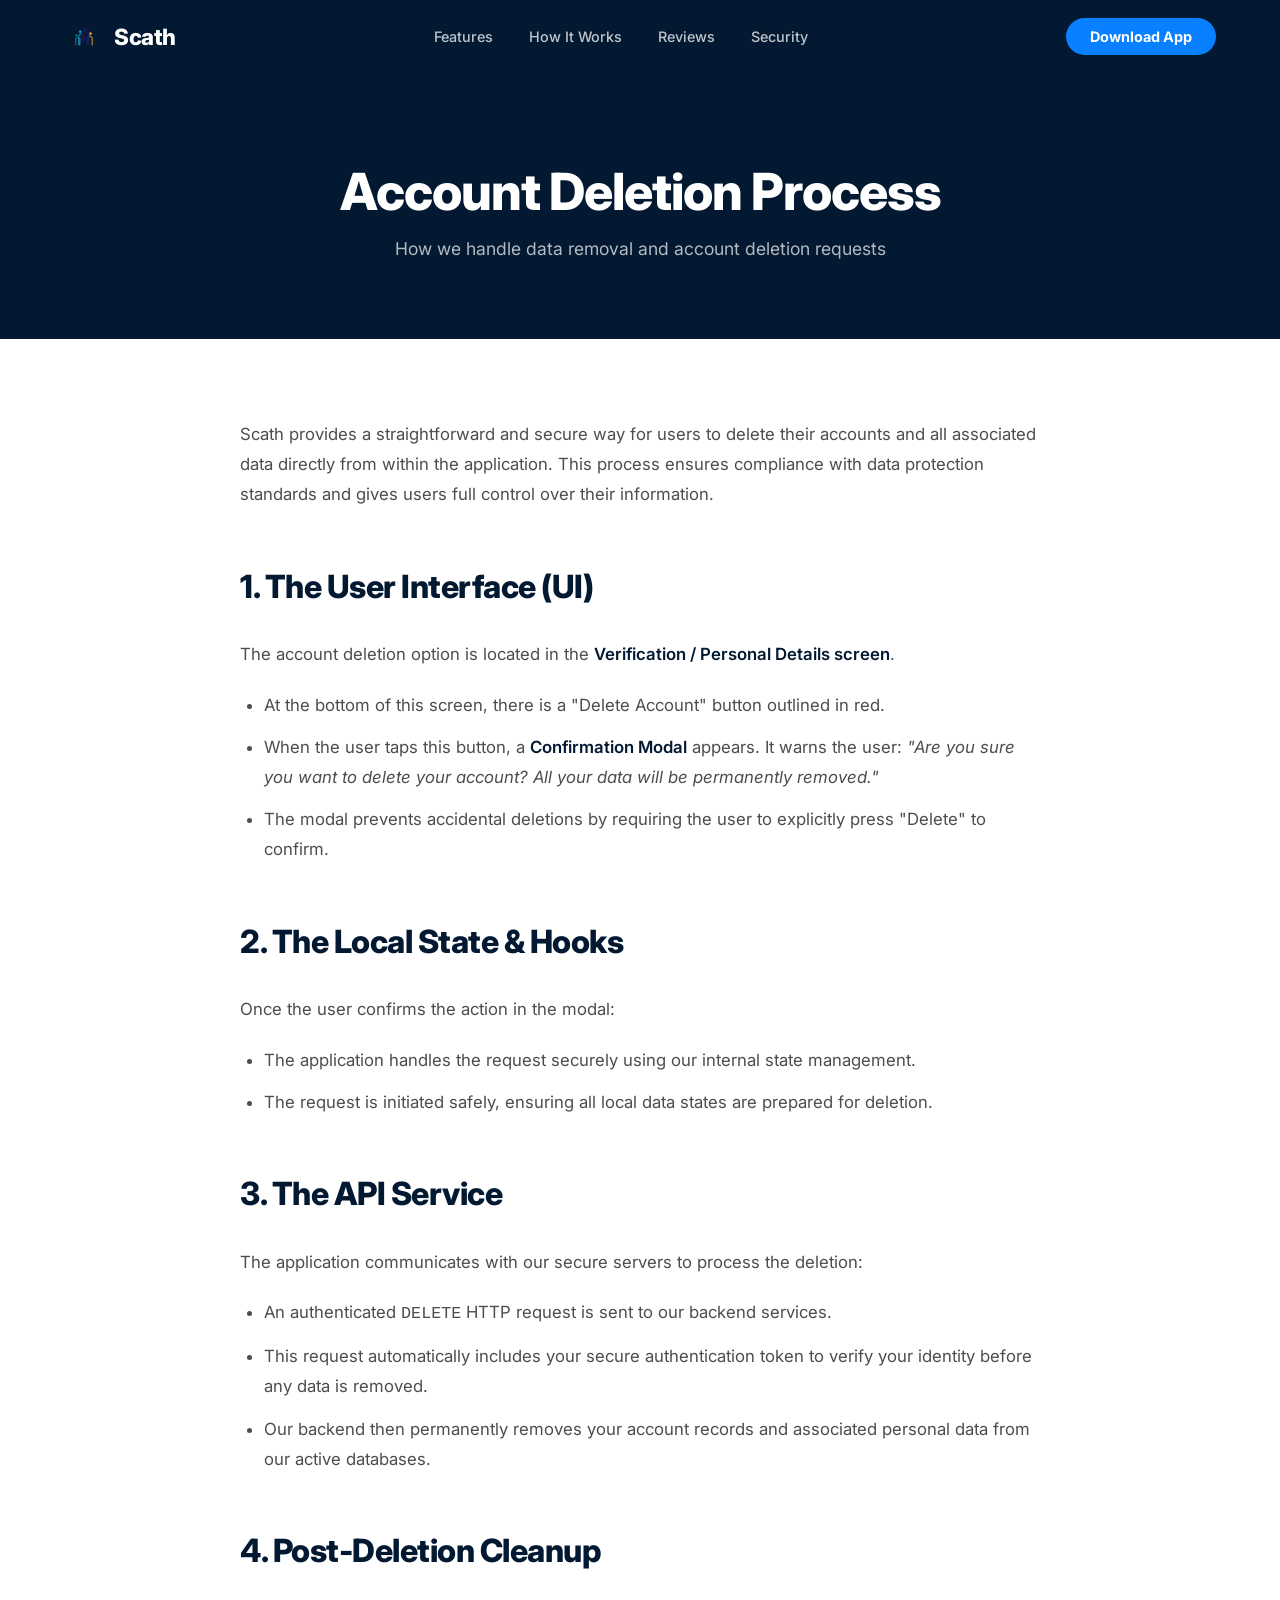
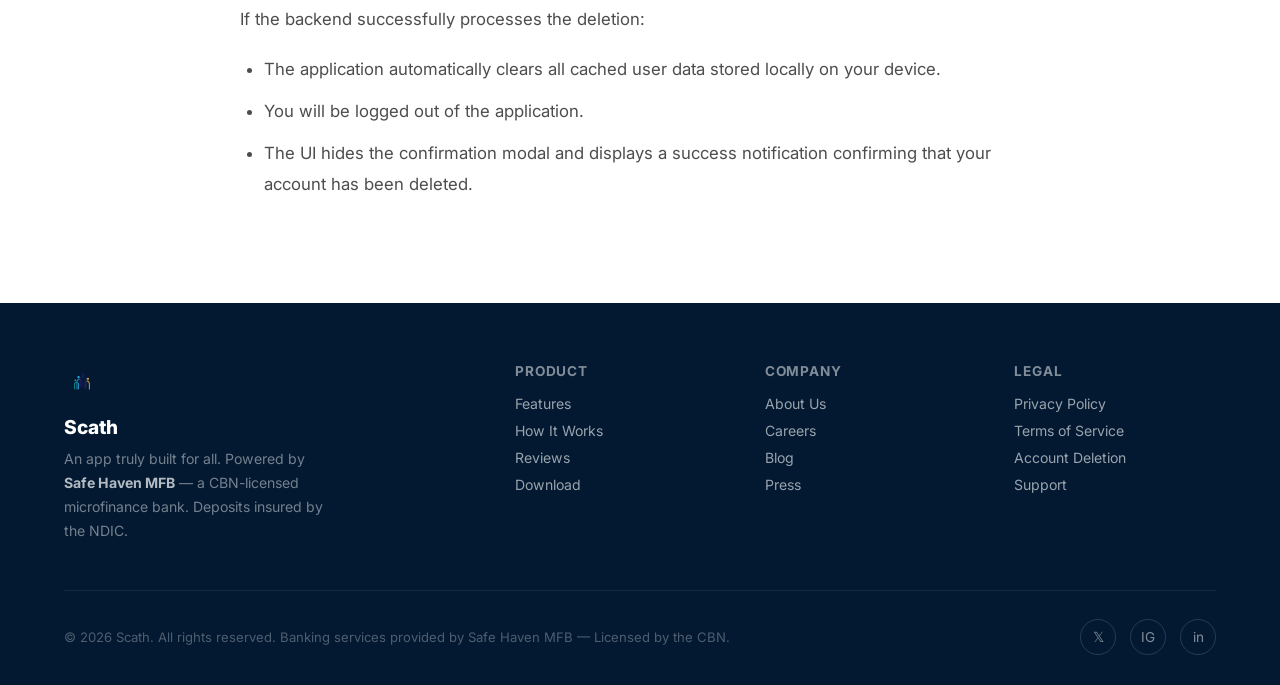
==== account-deletion.html @ 074ff18b "added account deletion page" ====
<!DOCTYPE html>
<html lang="en">
<head>
  <meta charset="UTF-8" />
  <meta name="viewport" content="width=device-width, initial-scale=1.0" />
  <title>Account Deletion — Scath App</title>
  <meta name="description" content="Information on how to delete your Scath app account and data." />
  <link rel="icon" href="assets/icon.png" type="image/png" />
  <link rel="stylesheet" href="style.css" />
</head>
<body>

<!-- ══════════════════════ NAV ══════════════════════ -->
<nav id="navbar">
  <a href="index.html#hero" class="nav-logo">
    <img src="assets/splash-icon.png" alt="Scath logo" />
    <span>Scath</span>
  </a>
  <ul class="nav-links">
    <li><a href="index.html#features">Features</a></li>
    <li><a href="index.html#how">How It Works</a></li>
    <li><a href="index.html#social">Reviews</a></li>
    <li><a href="index.html#trust">Security</a></li>
  </ul>
  <a href="index.html#cta" class="nav-cta">Download App</a>
  <div class="hamburger" id="hamburger" aria-label="Menu" role="button" tabindex="0">
    <span></span><span></span><span></span>
  </div>
</nav>

<div class="mobile-menu" id="mobile-menu">
  <a href="index.html#features">Features</a>
  <a href="index.html#how">How It Works</a>
  <a href="index.html#social">Reviews</a>
  <a href="index.html#trust">Security</a>
  <a href="index.html#cta" class="nav-cta">Download App</a>
</div>

<!-- ══════════════════════ PAGE HEADER ══════════════════════ -->
<section class="page-header">
  <div class="inner">
    <h1>Account Deletion Process</h1>
    <p>How we handle data removal and account deletion requests</p>
  </div>
</section>

<!-- ══════════════════════ CONTENT ══════════════════════ -->
<section class="legal-content">
  <div class="inner">
    <p>Scath provides a straightforward and secure way for users to delete their accounts and all associated data directly from within the application. This process ensures compliance with data protection standards and gives users full control over their information.</p>

    <h2>1. The User Interface (UI)</h2>
    <p>The account deletion option is located in the <strong>Verification / Personal Details screen</strong>.</p>
    <ul>
        <li>At the bottom of this screen, there is a "Delete Account" button outlined in red.</li>
        <li>When the user taps this button, a <strong>Confirmation Modal</strong> appears. It warns the user: <em>"Are you sure you want to delete your account? All your data will be permanently removed."</em></li>
        <li>The modal prevents accidental deletions by requiring the user to explicitly press "Delete" to confirm.</li>
    </ul>

    <h2>2. The Local State & Hooks</h2>
    <p>Once the user confirms the action in the modal:</p>
    <ul>
        <li>The application handles the request securely using our internal state management.</li>
        <li>The request is initiated safely, ensuring all local data states are prepared for deletion.</li>
    </ul>

    <h2>3. The API Service</h2>
    <p>The application communicates with our secure servers to process the deletion:</p>
    <ul>
        <li>An authenticated <code>DELETE</code> HTTP request is sent to our backend services.</li>
        <li>This request automatically includes your secure authentication token to verify your identity before any data is removed.</li>
        <li>Our backend then permanently removes your account records and associated personal data from our active databases.</li>
    </ul>

    <h2>4. Post-Deletion Cleanup</h2>
    <p>If the backend successfully processes the deletion:</p>
    <ul>
        <li>The application automatically clears all cached user data stored locally on your device.</li>
        <li>You will be logged out of the application.</li>
        <li>The UI hides the confirmation modal and displays a success notification confirming that your account has been deleted.</li>
    </ul>
  </div>
</section>

<!-- ══════════════════════ FOOTER ══════════════════════ -->
<footer>
  <div class="footer-inner">
    <div class="footer-grid">
      <div class="footer-brand">
        <img src="assets/splash-icon.png" alt="Scath" />
        <div class="brand-name">Scath</div>
        <p>An app truly built for all. Powered by <strong style="color:rgba(255,255,255,0.7);">Safe Haven MFB</strong> — a CBN-licensed microfinance bank. Deposits insured by the NDIC.</p>
      </div>
      <div class="footer-col">
        <h4>Product</h4>
        <a href="index.html#features">Features</a>
        <a href="index.html#how">How It Works</a>
        <a href="index.html#social">Reviews</a>
        <a href="index.html#cta">Download</a>
      </div>
      <div class="footer-col">
        <h4>Company</h4>
        <a href="#">About Us</a>
        <a href="#">Careers</a>
        <a href="#">Blog</a>
        <a href="#">Press</a>
      </div>
      <div class="footer-col">
        <h4>Legal</h4>
        <a href="privacy-policy.html">Privacy Policy</a>
        <a href="#">Terms of Service</a>
        <a href="account-deletion.html">Account Deletion</a>
        <a href="#">Support</a>
      </div>
    </div>
    <div class="footer-bottom">
      <p>© 2026 Scath. All rights reserved. Banking services provided by Safe Haven MFB — Licensed by the CBN.</p>
      <div class="footer-social">
        <a href="#" class="social-link" aria-label="Twitter">𝕏</a>
        <a href="#" class="social-link" aria-label="Instagram">IG</a>
        <a href="#" class="social-link" aria-label="LinkedIn">in</a>
      </div>
    </div>
  </div>
</footer>

<script src="script.js"></script>
</body>
</html>
---- style.css ----
@import url('https://fonts.googleapis.com/css2?family=Inter:wght@400;500;600;700;800&display=swap');

:root {
  --dark-blue: #021931;
  --blue: #074D97;
  --lblue: #0980FF;
  --sky: #93C1E6;
  --faint-sky: #E5F4FF;
  --pink: #FF9D9D;
  --green: #2EBA64;
  --army-green: #1B6962;
  --gray: #4D4D4D;
  --lgray: #D9D9D9;
  --yellow: #FFC52F;
  --purple: #5727F5;
  --white: #ffffff;
  --nav-height: 72px;
}

*, *::before, *::after { box-sizing: border-box; margin: 0; padding: 0; }

html { scroll-behavior: smooth; }

body {
  font-family: 'Inter', sans-serif;
  background: var(--white);
  color: var(--dark-blue);
  overflow-x: hidden;
}

/* ── NAV ── */
nav {
  position: fixed; top: 0; left: 0; right: 0; z-index: 100;
  height: var(--nav-height);
  display: flex; align-items: center; justify-content: space-between;
  padding: 0 5%;
  transition: background 0.4s, backdrop-filter 0.4s, box-shadow 0.4s;
}
nav.scrolled {
  background: rgba(2, 25, 49, 0.85);
  backdrop-filter: blur(20px);
  box-shadow: 0 1px 30px rgba(0,0,0,0.3);
}
.nav-logo { display: flex; align-items: center; gap: 10px; text-decoration: none; }
.nav-logo img { width: 40px; height: 40px; border-radius: 10px; }
.nav-logo span { font-size: 1.4rem; font-weight: 800; color: var(--white); letter-spacing: -0.5px; }
.nav-links { display: flex; gap: 36px; list-style: none; }
.nav-links a { color: rgba(255,255,255,0.75); text-decoration: none; font-size: 0.9rem; font-weight: 500; transition: color 0.2s; }
.nav-links a:hover { color: var(--white); }
.nav-cta { background: var(--lblue); color: var(--white); padding: 10px 24px; border-radius: 50px; font-weight: 700; font-size: 0.9rem; text-decoration: none; transition: transform 0.2s, box-shadow 0.2s; }
.nav-cta:hover { transform: translateY(-2px); box-shadow: 0 8px 24px rgba(9,128,255,0.45); }
.hamburger { display: none; flex-direction: column; gap: 5px; cursor: pointer; padding: 4px; }
.hamburger span { width: 24px; height: 2px; background: var(--white); border-radius: 2px; transition: all 0.3s; }

/* ── HERO ── */
#hero {
  min-height: 100vh;
  background: linear-gradient(135deg, var(--dark-blue) 0%, #042d5a 60%, #053870 100%);
  display: flex; align-items: center;
  padding: var(--nav-height) 5% 0;
  position: relative; overflow: hidden;
}
#hero::before {
  content: '';
  position: absolute; top: -20%; left: -10%;
  width: 600px; height: 600px;
  background: radial-gradient(circle, rgba(9,128,255,0.18) 0%, transparent 70%);
  border-radius: 50%; pointer-events: none;
}
#hero::after {
  content: '';
  position: absolute; bottom: -20%; right: -5%;
  width: 500px; height: 500px;
  background: radial-gradient(circle, rgba(87,39,245,0.12) 0%, transparent 70%);
  border-radius: 50%; pointer-events: none;
}
.hero-inner { display: grid; grid-template-columns: 1fr 1fr; gap: 60px; align-items: center; width: 100%; max-width: 1200px; margin: 0 auto; position: relative; z-index: 2; padding: 80px 0; }
.hero-text { max-width: 600px; }
.hero-tag { display: inline-flex; align-items: center; gap: 8px; background: rgba(9,128,255,0.15); border: 1px solid rgba(9,128,255,0.3); padding: 8px 16px; border-radius: 50px; margin-bottom: 24px; font-size: 0.85rem; font-weight: 600; color: #4aa4ff; letter-spacing: 0.5px; text-transform: uppercase; }
.hero-tag .dot { width: 8px; height: 8px; background: #2eba64; border-radius: 50%; display: inline-block; box-shadow: 0 0 10px rgba(46,186,100,0.6); animation: pulse-dot 2s infinite; }
@keyframes pulse-dot { 0%,100%{opacity:1;transform:scale(1)} 50%{opacity:0.5;transform:scale(1.4)} }
.hero-text h1 { font-size: 3.8rem; font-weight: 800; line-height: 1.1; margin-bottom: 24px; color: var(--white); letter-spacing: -1px; }
.hero-text h1 .pill { display: inline-block; padding: 2px 16px; border-radius: 14px; margin: 4px 0; background: rgba(255,255,255,0.15); color: var(--white); }
.hero-text h1 .pill.blue { background: #0980FF; }
.hero-sub { font-size: 1.15rem; color: rgba(255,255,255,0.75); line-height: 1.6; margin-bottom: 40px; }
.hero-actions { display: flex; gap: 16px; flex-wrap: wrap; }
.store-btn { display: inline-flex; justify-content: center; align-items: center; gap: 12px; background: rgba(255,255,255,0.08); border: 1px solid rgba(255,255,255,0.15); padding: 14px 28px; min-width: 190px; border-radius: 14px; text-decoration: none; color: var(--white); transition: background 0.3s, transform 0.3s; }
.store-btn:hover { background: rgba(255,255,255,0.15); transform: translateY(-3px); }
.store-btn svg { width: 30px; height: 30px; flex-shrink: 0; }
.store-btn-text { display: flex; flex-direction: column; text-align: left; }
.store-btn-text small { font-size: 0.65rem; color: rgba(255,255,255,0.6); margin-bottom: 2px; }
.store-btn-text strong { font-size: 1.05rem; font-weight: 700; letter-spacing: -0.5px; }

.hero-img { display: flex; justify-content: center; align-items: center; }
.phone-wrap { position: relative; }
.phone-wrap img { width: 340px; max-width: 100%; border-radius: 40px; filter: drop-shadow(0 30px 80px rgba(0,0,0,0.5)); animation: float 4s ease-in-out infinite; }
@keyframes float { 0%,100%{transform:translateY(0)} 50%{transform:translateY(-18px)} }

.hero-stats { display: inline-flex; flex-wrap: wrap; justify-content: center; align-items: center; margin-top: 48px; z-index: 2; background: rgba(255,255,255,0.03); border: 1px solid rgba(255,255,255,0.08); border-radius: 20px; padding: 16px 0; backdrop-filter: blur(10px); max-width: 100%; }
.stat { display: flex; flex-direction: column; align-items: center; padding: 0 32px; border-right: 1px solid rgba(255,255,255,0.12); flex: 1 1 auto; }
.stat:first-child { padding-left: 24px; }
.stat:last-child { border-right: none; padding-right: 24px; }
.stat strong { display: flex; align-items: baseline; justify-content: center; font-size: 1.5rem; font-weight: 800; color: var(--white); line-height: 1; }
.stat-suffix { color: var(--white); margin-left: 2px; font-size: 1.2rem; }
.stat span:not(.stat-suffix) { font-size: 0.75rem; color: rgba(255,255,255,0.65); font-weight: 500; margin-top: 6px; letter-spacing: 0.5px; text-transform: uppercase; }

/* ── TRUST STRIP ── */
#trust { background: #eef5fc; padding: 24px 5%; display: flex; align-items: center; justify-content: center; gap: 32px; flex-wrap: wrap; border-bottom: 1px solid #e0e9f4; }
.trust-label { font-size: 0.75rem; font-weight: 700; text-transform: uppercase; color: #6b7c93; letter-spacing: 0.5px; }
.trust-logos { display: flex; align-items: center; gap: 12px; }
.trust-brand-name { font-weight: 800; font-size: 1.1rem; color: var(--dark-blue); }
.trust-logos img { height: 36px; opacity: 0.9; transition: opacity 0.3s; }
.trust-logos img:hover { opacity: 1; }
.trust-badge { display: flex; align-items: center; gap: 8px; background: var(--white); border-radius: 50px; padding: 8px 16px; border: 1px solid var(--lgray); }
.trust-badge span { font-size: 0.8rem; font-weight: 600; color: var(--dark-blue); }
.trust-divider { width: 1px; height: 32px; background: var(--lgray); flex-shrink: 0; }

/* ── SECTIONS ── */
.section { padding: 100px 5%; }
.section-inner { max-width: 1200px; margin: 0 auto; }
.section-tag { display: inline-block; font-size: 0.78rem; font-weight: 700; text-transform: uppercase; letter-spacing: 1px; padding: 5px 14px; border-radius: 50px; margin-bottom: 16px; }
.section-title { font-size: clamp(1.9rem, 3.5vw, 2.8rem); font-weight: 800; line-height: 1.2; letter-spacing: -0.5px; margin-bottom: 16px; }
.section-sub { font-size: 1.05rem; color: var(--gray); line-height: 1.7; max-width: 560px; }
.section-head { margin-bottom: 64px; }

/* ── FEATURES BENTO ── */
#features { background: #f7f9fc; }
.bento-grid {
  display: grid;
  grid-template-columns: repeat(12, 1fr);
  grid-auto-rows: minmax(220px, auto);
  gap: 20px;
}
/* Card layout spanning */
.bcard { grid-column: span 4; }
.bcard.wide { grid-column: span 8; }
.bcard.half { grid-column: span 6; }

.bcard {
  border-radius: 28px;
  padding: 36px 32px;
  position: relative; overflow: hidden;
  display: flex; flex-direction: column; justify-content: flex-end;
  min-height: 220px;
  transition: transform 0.35s cubic-bezier(.22,.68,0,1.2), box-shadow 0.35s;
  cursor: default;
}
.bcard:hover { transform: translateY(-6px) scale(1.01); box-shadow: 0 28px 64px rgba(0,0,0,0.13); }

/* Background themes */
.bcard.bg-white { background: var(--white); border: 1.5px solid #e6edf8; }
.bcard.bg-navy  { background: var(--dark-blue); }
.bcard.bg-blue  { background: linear-gradient(135deg, var(--blue) 0%, var(--lblue) 100%); }
.bcard.bg-pink  { background: linear-gradient(135deg, #ff6b9d 0%, #ff9d9d 100%); }
.bcard.bg-green { background: linear-gradient(135deg, var(--army-green) 0%, #2eba64 100%); }
.bcard.bg-yellow{ background: linear-gradient(135deg, #f59e0b 0%, var(--yellow) 100%); }
.bcard.bg-purple{ background: linear-gradient(135deg, #4318c9 0%, var(--purple) 100%); }

/* Card inner elements */
.bcard-icon {
  font-size: 2.6rem; margin-bottom: 20px;
  width: 64px; height: 64px; border-radius: 18px;
  display: flex; align-items: center; justify-content: center;
  flex-shrink: 0;
}
.bcard.bg-white .bcard-icon { background: var(--faint-sky); }
.bcard:not(.bg-white) .bcard-icon { background: rgba(255,255,255,0.18); }

.bcard-label {
  display: inline-flex; align-items: center;
  font-size: 0.72rem; font-weight: 700; letter-spacing: 0.8px; text-transform: uppercase;
  padding: 4px 12px; border-radius: 50px; margin-bottom: 14px; width: fit-content;
}
.bcard.bg-white .bcard-label { background: var(--faint-sky); color: var(--blue); }
.bcard:not(.bg-white) .bcard-label { background: rgba(255,255,255,0.2); color: rgba(255,255,255,0.9); }

.bcard h3 {
  font-size: 1.35rem; font-weight: 800; line-height: 1.25; margin-bottom: 8px; letter-spacing: -0.3px;
}
.bcard.bg-white h3 { color: var(--dark-blue); }
.bcard:not(.bg-white) h3 { color: var(--white); }

.bcard p {
  font-size: 0.88rem; line-height: 1.6; margin: 0;
}
.bcard.bg-white p { color: var(--gray); }
.bcard:not(.bg-white) p { color: rgba(255,255,255,0.72); }

.bcard-cta {
  margin-top: 18px; display: inline-flex; align-items: center; gap: 6px;
  font-size: 0.82rem; font-weight: 700; text-decoration: none;
  width: fit-content;
}
.bcard.bg-white .bcard-cta { color: var(--lblue); }
.bcard:not(.bg-white) .bcard-cta { color: rgba(255,255,255,0.85); }
.bcard-cta svg { transition: transform 0.2s; }
.bcard:hover .bcard-cta svg { transform: translateX(4px); }

/* Decorative blobs inside cards */
.bcard-blob {
  position: absolute; top: -30px; right: -30px;
  width: 140px; height: 140px; border-radius: 50%;
  background: rgba(255,255,255,0.07);
  pointer-events: none;
}
.bcard-blob2 {
  position: absolute; bottom: -40px; right: -10px;
  width: 110px; height: 110px; border-radius: 50%;
  background: rgba(255,255,255,0.05);
  pointer-events: none;
}

@media (max-width: 1024px) {
  .bcard { grid-column: span 6; }
  .bcard.wide { grid-column: span 6; }
  .bcard.half { grid-column: span 6; }
}
@media (max-width: 640px) {
  .bcard, .bcard.wide, .bcard.half { grid-column: span 12; }
  .bento-grid { gap: 14px; }
}

/* ── HOW IT WORKS ── */
#how { background: linear-gradient(180deg, #f0f7ff 0%, var(--white) 100%); }
.steps { display: grid; grid-template-columns: repeat(3,1fr); gap: 40px; position: relative; }
.steps::before {
  content: ''; position: absolute; top: 36px; left: 16%; right: 16%; height: 2px;
  background: linear-gradient(90deg, var(--lblue), var(--purple));
}
.step { text-align: center; position: relative; }
.step-num {
  width: 72px; height: 72px; border-radius: 50%;
  background: linear-gradient(135deg, var(--lblue), var(--blue));
  color: var(--white); font-size: 1.6rem; font-weight: 800;
  display: flex; align-items: center; justify-content: center;
  margin: 0 auto 24px; position: relative; z-index: 1;
  box-shadow: 0 8px 24px rgba(9,128,255,0.35);
}
.step h3 { font-size: 1.1rem; font-weight: 700; margin-bottom: 10px; color: var(--dark-blue); }
.step p { font-size: 0.9rem; color: var(--gray); line-height: 1.65; }

/* ── REVIEWS (MODERN MARQUEE) ── */
#social { background: var(--dark-blue); color: var(--white); overflow: hidden; padding: 100px 0; }
#social .section-head { padding: 0 5%; margin-bottom: 50px; text-align: center; }
#social .section-sub { color: rgba(255,255,255,0.7); margin: 0 auto; }

.testimonials-wrapper {
  width: 100vw;
  overflow: hidden;
  position: relative;
  /* subtle gradient fade edges for marquee */
  -webkit-mask-image: linear-gradient(to right, transparent, black 10%, black 90%, transparent);
  mask-image: linear-gradient(to right, transparent, black 10%, black 90%, transparent);
}
.testimonials-track {
  display: flex; gap: 24px; padding: 20px 0;
  width: max-content;
  animation: scrollMarquee 35s linear infinite;
}
.testimonials-track:hover { animation-play-state: paused; }

@keyframes scrollMarquee {
  0% { transform: translateX(0); }
  100% { transform: translateX(calc(-50% - 12px)); }
}

.tcard {
  background: rgba(255,255,255,0.03); border: 1px solid rgba(255,255,255,0.08);
  border-radius: 24px; padding: 32px;
  width: 380px; flex-shrink: 0;
  display: flex; flex-direction: column; justify-content: space-between;
  backdrop-filter: blur(10px);
  transition: transform 0.3s, background 0.3s;
}
.tcard:hover { transform: translateY(-4px); background: rgba(255,255,255,0.06); }
.stars { color: #f59e0b; font-size: 1.1rem; margin-bottom: 16px; letter-spacing: 2px; }
.tcard p { font-size: 0.95rem; line-height: 1.6; color: rgba(255,255,255,0.85); margin-bottom: 24px; flex-grow: 1; }

.tauthor { display: flex; align-items: center; gap: 14px; border-top: 1px solid rgba(255,255,255,0.1); padding-top: 20px; }
.tavatar { width: 44px; height: 44px; border-radius: 50%; display: flex; align-items: center; justify-content: center; font-weight: 700; color: var(--white); font-size: 0.9rem; }
.tauthor-info strong { display: block; font-size: 0.95rem; margin-bottom: 2px; }
.tauthor-info span { font-size: 0.75rem; color: rgba(255,255,255,0.5); }

/* ── CTA ── */
#cta {
  padding: 100px 5%;
  background: linear-gradient(135deg, var(--blue) 0%, var(--lblue) 50%, #5727F5 100%);
  text-align: center; position: relative; overflow: hidden;
}
#cta::before {
  content: ''; position: absolute; top: -40%; left: -10%;
  width: 400px; height: 400px;
  background: rgba(255,255,255,0.07); border-radius: 50%;
}
#cta::after {
  content: ''; position: absolute; bottom: -40%; right: -5%;
  width: 500px; height: 500px;
  background: rgba(255,255,255,0.05); border-radius: 50%;
}
#cta .inner { position: relative; z-index: 2; max-width: 640px; margin: 0 auto; }
#cta h2 { font-size: clamp(2rem,4vw,3rem); font-weight: 800; color: var(--white); margin-bottom: 16px; letter-spacing: -0.5px; }
#cta p { font-size: 1.05rem; color: rgba(255,255,255,0.75); margin-bottom: 40px; line-height: 1.65; }
.cta-btns { display: flex; gap: 16px; justify-content: center; flex-wrap: wrap; }
.cta-btns .store-btn { background: rgba(255,255,255,0.15); border-color: rgba(255,255,255,0.35); }
.cta-btns .store-btn:hover { background: rgba(255,255,255,0.25); }

/* ── FOOTER ── */
footer { background: var(--dark-blue); padding: 60px 5% 32px; }
.footer-inner { max-width: 1200px; margin: 0 auto; }
.footer-grid { display: grid; grid-template-columns: 2fr 1fr 1fr 1fr; gap: 48px; margin-bottom: 48px; }
.footer-brand img { width: 36px; height: 36px; border-radius: 8px; margin-bottom: 12px; }
.footer-brand p { font-size: 0.88rem; color: rgba(255,255,255,0.45); line-height: 1.7; max-width: 260px; margin-top: 8px; }
.footer-brand .brand-name { font-size: 1.2rem; font-weight: 800; color: var(--white); }
.footer-col h4 { font-size: 0.85rem; font-weight: 700; color: rgba(255,255,255,0.5); letter-spacing: 0.8px; text-transform: uppercase; margin-bottom: 16px; }
.footer-col a { display: block; font-size: 0.88rem; color: rgba(255,255,255,0.6); text-decoration: none; margin-bottom: 10px; transition: color 0.2s; }
.footer-col a:hover { color: var(--white); }
.footer-bottom { border-top: 1px solid rgba(255,255,255,0.08); padding-top: 28px; display: flex; justify-content: space-between; align-items: center; flex-wrap: gap; }
.footer-bottom p { font-size: 0.82rem; color: rgba(255,255,255,0.3); }
.footer-social { display: flex; gap: 14px; }
.social-link {
  width: 36px; height: 36px; border-radius: 50%; border: 1px solid rgba(255,255,255,0.15);
  display: flex; align-items: center; justify-content: center;
  color: rgba(255,255,255,0.5); text-decoration: none; font-size: 0.85rem;
  transition: border-color 0.2s, color 0.2s, background 0.2s;
}
.social-link:hover { border-color: var(--lblue); color: var(--white); background: rgba(9,128,255,0.2); }

/* ── MOBILE NAV ── */
.mobile-menu { display: none; position: fixed; top: var(--nav-height); left: 0; right: 0; background: rgba(2,25,49,0.97); backdrop-filter: blur(20px); padding: 24px 5%; z-index: 99; flex-direction: column; gap: 20px; border-top: 1px solid rgba(255,255,255,0.08); }
.mobile-menu.open { display: flex; }
.mobile-menu a { color: rgba(255,255,255,0.8); text-decoration: none; font-size: 1rem; font-weight: 500; }
.mobile-menu .nav-cta { text-align: center; }

/* ── REVEAL ANIMATION ── */
.reveal { opacity: 0; transform: translateY(36px); transition: opacity 0.7s ease, transform 0.7s ease; }
.reveal.visible { opacity: 1; transform: translateY(0); }
.reveal-delay-1 { transition-delay: 0.1s; }
.reveal-delay-2 { transition-delay: 0.2s; }
.reveal-delay-3 { transition-delay: 0.3s; }
.reveal-delay-4 { transition-delay: 0.4s; }

/* ── RESPONSIVE ── */
@media (max-width: 900px) {
  .hero-inner { grid-template-columns: 1fr; text-align: center; }
  .hero-sub { margin: 0 auto 36px; }
  .hero-actions { justify-content: center; }
  .hero-stats { justify-content: center; }
  .hero-img { order: -1; }
  .phone-wrap img { width: 240px; }
  .steps { grid-template-columns: 1fr; }
  .steps::before { display: none; }
  .footer-grid { grid-template-columns: 1fr 1fr; }
  .nav-links, .nav-cta { display: none; }
  .hamburger { display: flex; }
}
@media (max-width: 600px) {
  .hero-actions { flex-direction: column; width: 100%; gap: 16px; }
  .store-btn { width: 100%; max-width: 100%; }
  .hero-stats { padding: 24px; flex-direction: column; gap: 24px; border-radius: 24px; width: 100%; }
  .stat { border-right: none !important; border-bottom: 1px solid rgba(255,255,255,0.08); padding: 0 0 24px 0 !important; width: 100%; }
  .stat:last-child { border-bottom: none; padding-bottom: 0 !important; }
  .footer-grid { grid-template-columns: 1fr; }
  #trust { gap: 24px; }
  .trust-logos { gap: 24px; }
  .footer-bottom { flex-direction: column; gap: 16px; }
}

/* ── LEGAL PAGES ── */
.page-header {
  padding: 160px 5% 80px;
  background: var(--dark-blue);
  color: var(--white);
  text-align: center;
}
.page-header h1 {
  font-size: clamp(2.5rem, 4vw, 3.5rem);
  font-weight: 800;
  margin-bottom: 16px;
  letter-spacing: -1px;
}
.page-header p {
  color: rgba(255,255,255,0.7);
  font-size: 1.1rem;
}

.legal-content {
  padding: 80px 5%;
  background: var(--white);
}
.legal-content .inner {
  max-width: 800px;
  margin: 0 auto;
  color: var(--dark-blue);
  line-height: 1.8;
  font-size: 1.05rem;
}
.legal-content h2 {
  font-size: 2rem;
  font-weight: 800;
  margin: 48px 0 24px;
  color: var(--dark-blue);
  letter-spacing: -0.5px;
}
.legal-content h3 {
  font-size: 1.4rem;
  font-weight: 700;
  margin: 32px 0 16px;
  color: var(--blue);
}
.legal-content h4 {
  font-size: 1.15rem;
  font-weight: 700;
  margin: 24px 0 12px;
  color: var(--dark-blue);
}
.legal-content p {
  margin-bottom: 20px;
  color: var(--gray);
}
.legal-content ul {
  margin-bottom: 24px;
  padding-left: 24px;
  color: var(--gray);
}
.legal-content li {
  margin-bottom: 12px;
}
.legal-content strong {
  color: var(--dark-blue);
  font-weight: 600;
}
.legal-content a {
  color: var(--lblue);
  text-decoration: none;
  font-weight: 500;
}
.legal-content a:hover {
  text-decoration: underline;
}
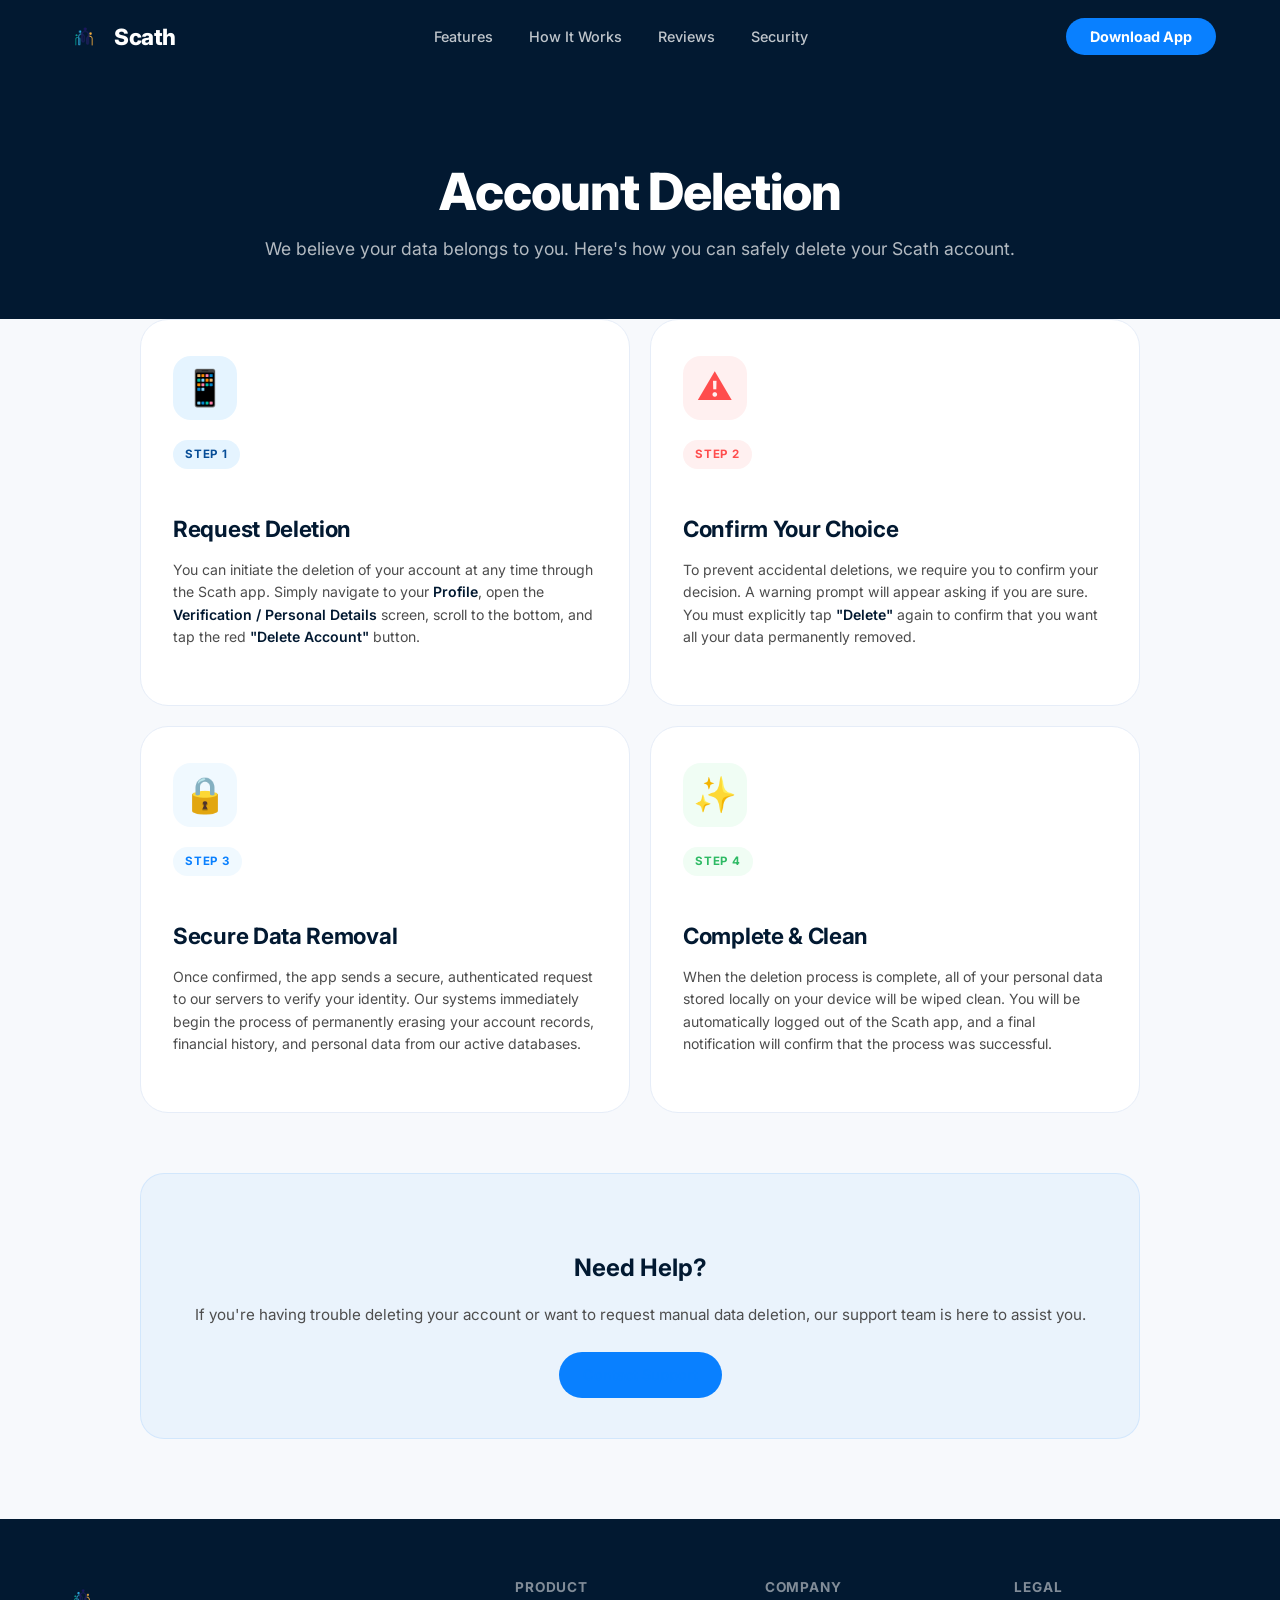
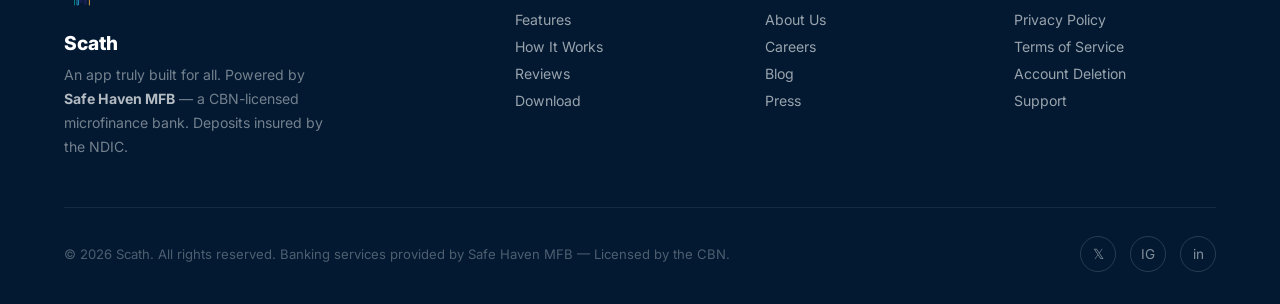
==== commit 2425206f: "edited deletion page" ====
--- a/account-deletion.html
+++ b/account-deletion.html
@@ -37,48 +37,59 @@
 </div>
 
 <!-- ══════════════════════ PAGE HEADER ══════════════════════ -->
-<section class="page-header">
+<section class="page-header" style="padding-bottom: 120px;">
   <div class="inner">
-    <h1>Account Deletion Process</h1>
-    <p>How we handle data removal and account deletion requests</p>
+    <h1>Account Deletion</h1>
+    <p>We believe your data belongs to you. Here's how you can safely delete your Scath account.</p>
   </div>
 </section>
 
 <!-- ══════════════════════ CONTENT ══════════════════════ -->
-<section class="legal-content">
-  <div class="inner">
-    <p>Scath provides a straightforward and secure way for users to delete their accounts and all associated data directly from within the application. This process ensures compliance with data protection standards and gives users full control over their information.</p>
+<section class="legal-content" style="background: #f7f9fc; padding-top: 0;">
+  <div class="inner" style="max-width: 1000px; margin-top: -60px;">
+    
+    <div class="bento-grid">
+      
+      <!-- Step 1 -->
+      <div class="bcard half bg-white reveal">
+        <div class="bcard-icon" style="background:var(--faint-sky); color:var(--blue); font-size:2.2rem;">📱</div>
+        <div class="bcard-label">Step 1</div>
+        <h3>Request Deletion</h3>
+        <p>You can initiate the deletion of your account at any time through the Scath app. Simply navigate to your <strong>Profile</strong>, open the <strong>Verification / Personal Details</strong> screen, scroll to the bottom, and tap the red <strong>"Delete Account"</strong> button.</p>
+      </div>
 
-    <h2>1. The User Interface (UI)</h2>
-    <p>The account deletion option is located in the <strong>Verification / Personal Details screen</strong>.</p>
-    <ul>
-        <li>At the bottom of this screen, there is a "Delete Account" button outlined in red.</li>
-        <li>When the user taps this button, a <strong>Confirmation Modal</strong> appears. It warns the user: <em>"Are you sure you want to delete your account? All your data will be permanently removed."</em></li>
-        <li>The modal prevents accidental deletions by requiring the user to explicitly press "Delete" to confirm.</li>
-    </ul>
+      <!-- Step 2 -->
+      <div class="bcard half bg-white reveal reveal-delay-1">
+        <div class="bcard-icon" style="background:#fff0f0; color:#ff4d4d; font-size:2.2rem;">⚠️</div>
+        <div class="bcard-label" style="background:#fff0f0; color:#ff4d4d;">Step 2</div>
+        <h3>Confirm Your Choice</h3>
+        <p>To prevent accidental deletions, we require you to confirm your decision. A warning prompt will appear asking if you are sure. You must explicitly tap <strong>"Delete"</strong> again to confirm that you want all your data permanently removed.</p>
+      </div>
 
-    <h2>2. The Local State & Hooks</h2>
-    <p>Once the user confirms the action in the modal:</p>
-    <ul>
-        <li>The application handles the request securely using our internal state management.</li>
-        <li>The request is initiated safely, ensuring all local data states are prepared for deletion.</li>
-    </ul>
+      <!-- Step 3 -->
+      <div class="bcard half bg-white reveal reveal-delay-2">
+        <div class="bcard-icon" style="background:#f0f9ff; color:#0980FF; font-size:2.2rem;">🔒</div>
+        <div class="bcard-label" style="background:#f0f9ff; color:#0980FF;">Step 3</div>
+        <h3>Secure Data Removal</h3>
+        <p>Once confirmed, the app sends a secure, authenticated request to our servers to verify your identity. Our systems immediately begin the process of permanently erasing your account records, financial history, and personal data from our active databases.</p>
+      </div>
 
-    <h2>3. The API Service</h2>
-    <p>The application communicates with our secure servers to process the deletion:</p>
-    <ul>
-        <li>An authenticated <code>DELETE</code> HTTP request is sent to our backend services.</li>
-        <li>This request automatically includes your secure authentication token to verify your identity before any data is removed.</li>
-        <li>Our backend then permanently removes your account records and associated personal data from our active databases.</li>
-    </ul>
+      <!-- Step 4 -->
+      <div class="bcard half bg-white reveal reveal-delay-3">
+        <div class="bcard-icon" style="background:#f0fdf4; color:#2EBA64; font-size:2.2rem;">✨</div>
+        <div class="bcard-label" style="background:#f0fdf4; color:#2EBA64;">Step 4</div>
+        <h3>Complete & Clean</h3>
+        <p>When the deletion process is complete, all of your personal data stored locally on your device will be wiped clean. You will be automatically logged out of the Scath app, and a final notification will confirm that the process was successful.</p>
+      </div>
 
-    <h2>4. Post-Deletion Cleanup</h2>
-    <p>If the backend successfully processes the deletion:</p>
-    <ul>
-        <li>The application automatically clears all cached user data stored locally on your device.</li>
-        <li>You will be logged out of the application.</li>
-        <li>The UI hides the confirmation modal and displays a success notification confirming that your account has been deleted.</li>
-    </ul>
+    </div>
+
+    <div class="reveal reveal-delay-4" style="text-align:center; margin-top: 60px; padding: 40px; background: rgba(9,128,255,0.05); border-radius: 24px; border: 1px solid rgba(9,128,255,0.1);">
+      <h3 style="font-size:1.5rem; font-weight:700; color:var(--dark-blue); margin-bottom: 12px;">Need Help?</h3>
+      <p style="color:var(--gray); margin-bottom: 24px; font-size: 0.95rem;">If you're having trouble deleting your account or want to request manual data deletion, our support team is here to assist you.</p>
+      <a href="mailto:support@thescathgroup.online" class="nav-cta" style="display:inline-block;">Contact Support</a>
+    </div>
+
   </div>
 </section>
 
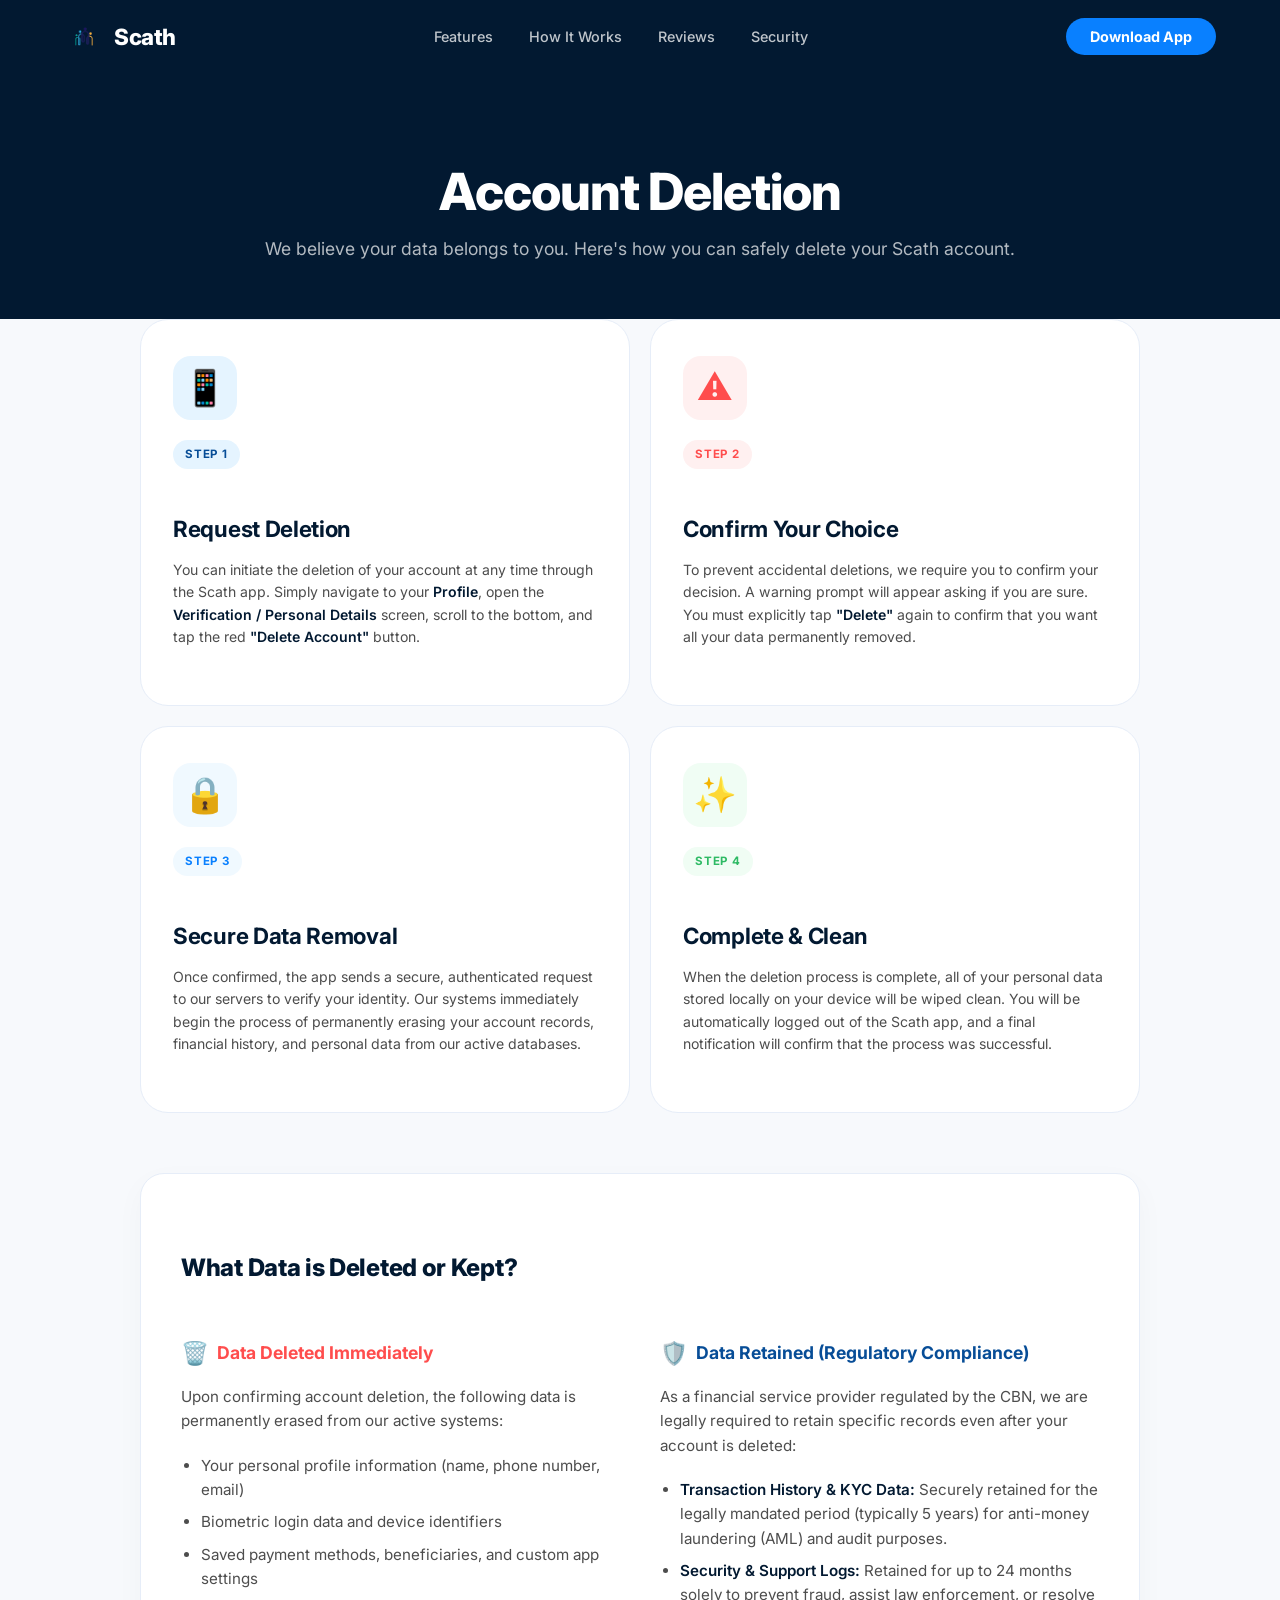
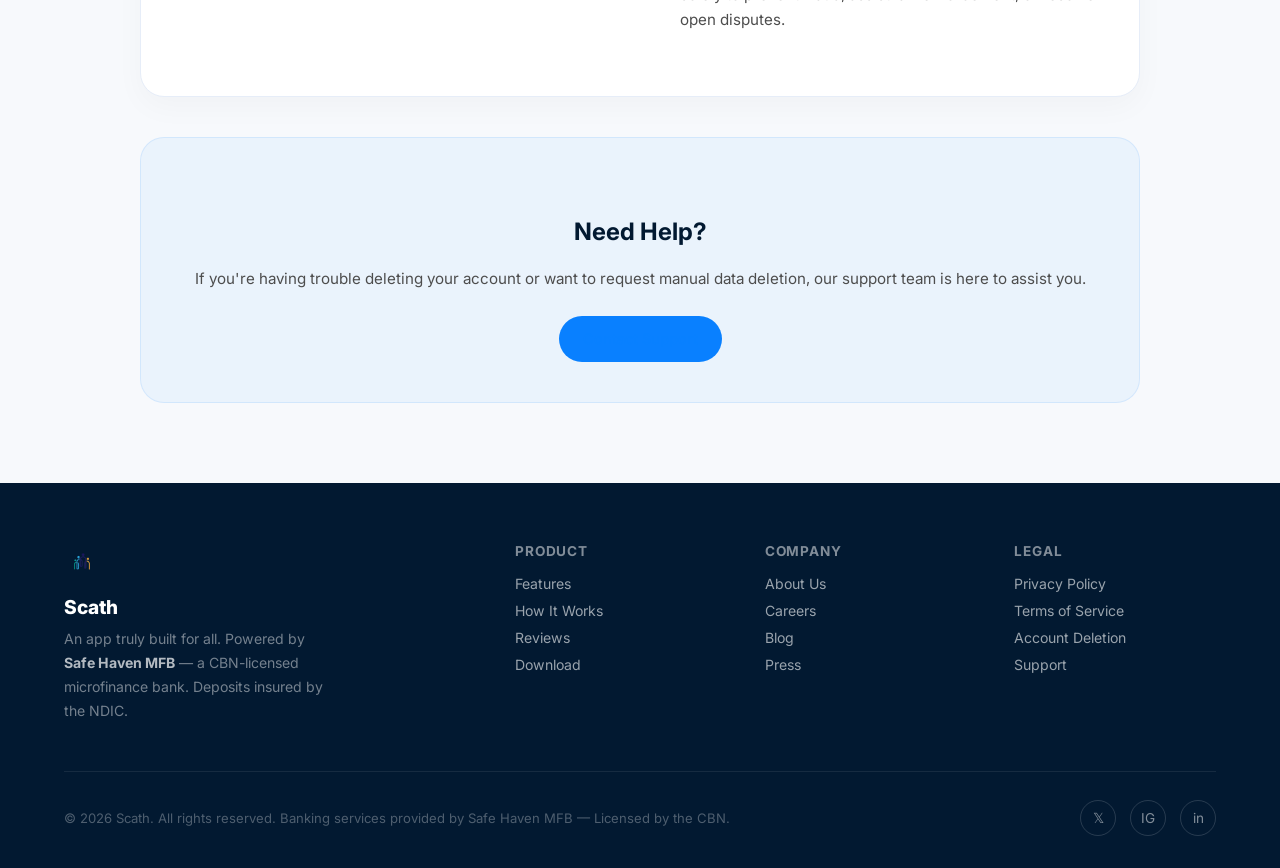
==== commit 10660201: "final delete edits" ====
--- a/account-deletion.html
+++ b/account-deletion.html
@@ -84,7 +84,32 @@
 
     </div>
 
-    <div class="reveal reveal-delay-4" style="text-align:center; margin-top: 60px; padding: 40px; background: rgba(9,128,255,0.05); border-radius: 24px; border: 1px solid rgba(9,128,255,0.1);">
+    <div class="reveal reveal-delay-4" style="margin-top: 60px; padding: 40px; background: var(--white); border-radius: 24px; border: 1px solid #e6edf8; box-shadow: 0 10px 30px rgba(0,0,0,0.03);">
+      <h3 style="font-size:1.5rem; font-weight:800; color:var(--dark-blue); margin-bottom: 20px; letter-spacing:-0.3px;">What Data is Deleted or Kept?</h3>
+      
+      <div style="display: grid; grid-template-columns: repeat(auto-fit, minmax(280px, 1fr)); gap: 40px;">
+        <div>
+          <h4 style="font-size:1.1rem; font-weight:700; color:#ff4d4d; margin-bottom: 12px; display:flex; align-items:center; gap:8px;"><span style="font-size:1.4rem;">🗑️</span> Data Deleted Immediately</h4>
+          <p style="color:var(--gray); font-size:0.95rem; line-height:1.6;">Upon confirming account deletion, the following data is permanently erased from our active systems:</p>
+          <ul style="color:var(--gray); font-size:0.95rem; line-height:1.6; margin-top:12px; padding-left: 20px;">
+            <li style="margin-bottom:8px;">Your personal profile information (name, phone number, email)</li>
+            <li style="margin-bottom:8px;">Biometric login data and device identifiers</li>
+            <li style="margin-bottom:8px;">Saved payment methods, beneficiaries, and custom app settings</li>
+          </ul>
+        </div>
+        
+        <div>
+          <h4 style="font-size:1.1rem; font-weight:700; color:var(--blue); margin-bottom: 12px; display:flex; align-items:center; gap:8px;"><span style="font-size:1.4rem;">🛡️</span> Data Retained (Regulatory Compliance)</h4>
+          <p style="color:var(--gray); font-size:0.95rem; line-height:1.6;">As a financial service provider regulated by the CBN, we are legally required to retain specific records even after your account is deleted:</p>
+          <ul style="color:var(--gray); font-size:0.95rem; line-height:1.6; margin-top:12px; padding-left: 20px;">
+            <li style="margin-bottom:8px;"><strong>Transaction History & KYC Data:</strong> Securely retained for the legally mandated period (typically 5 years) for anti-money laundering (AML) and audit purposes.</li>
+            <li style="margin-bottom:8px;"><strong>Security & Support Logs:</strong> Retained for up to 24 months solely to prevent fraud, assist law enforcement, or resolve open disputes.</li>
+          </ul>
+        </div>
+      </div>
+    </div>
+
+    <div class="reveal" style="text-align:center; margin-top: 40px; padding: 40px; background: rgba(9,128,255,0.05); border-radius: 24px; border: 1px solid rgba(9,128,255,0.1);">
       <h3 style="font-size:1.5rem; font-weight:700; color:var(--dark-blue); margin-bottom: 12px;">Need Help?</h3>
       <p style="color:var(--gray); margin-bottom: 24px; font-size: 0.95rem;">If you're having trouble deleting your account or want to request manual data deletion, our support team is here to assist you.</p>
       <a href="mailto:support@thescathgroup.online" class="nav-cta" style="display:inline-block;">Contact Support</a>
